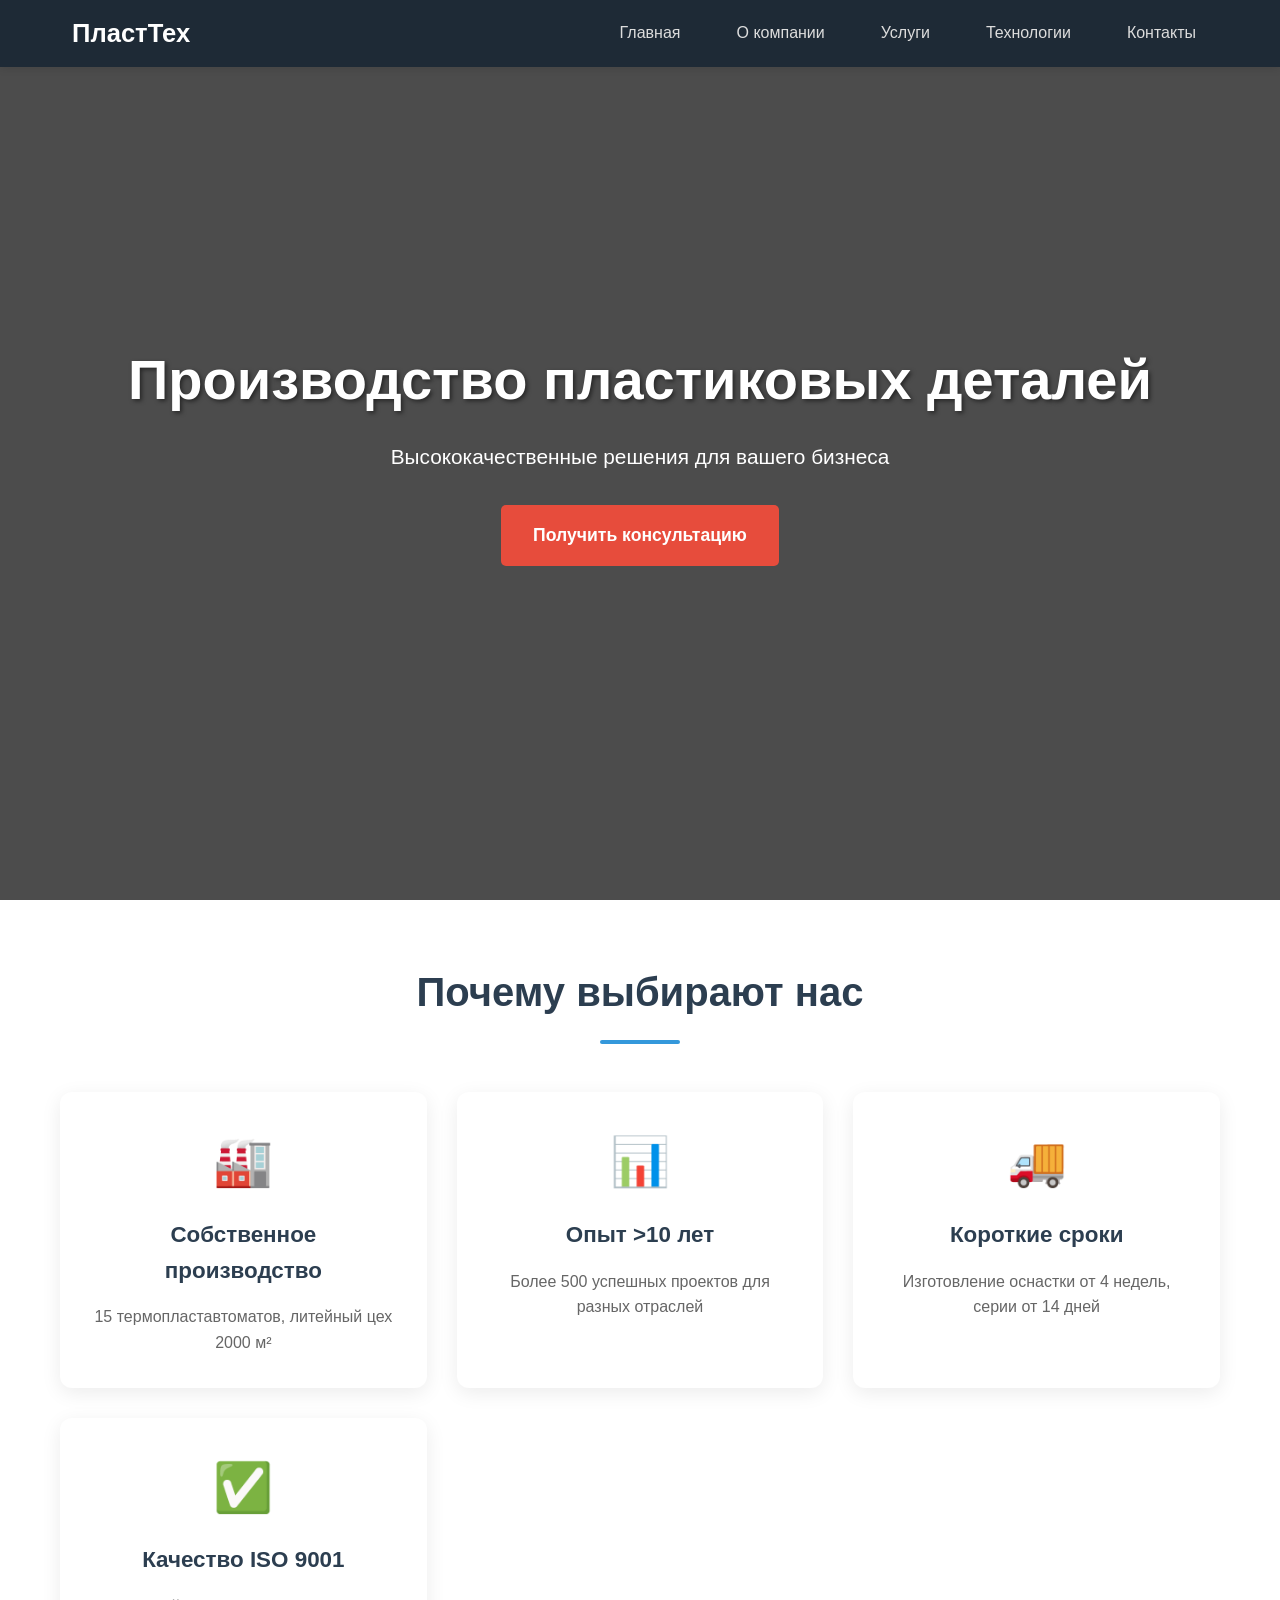
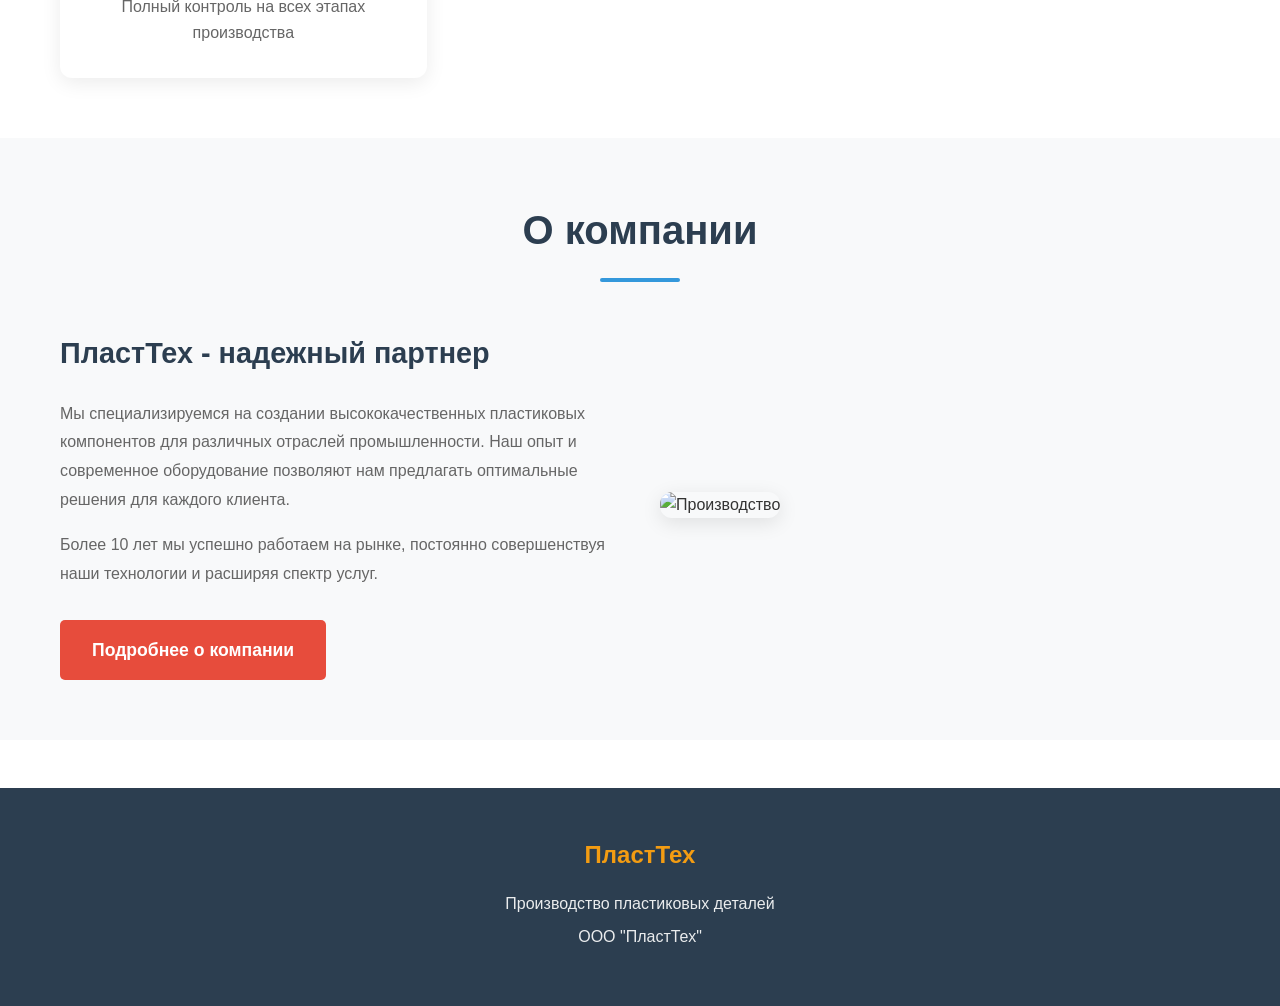
==== index.html @ a6d09069 "Add files via upload" ====
<!DOCTYPE html>
<html lang="ru">
<head>
    <meta charset="UTF-8">
    <meta name="viewport" content="width=device-width, initial-scale=1.0">
    <title>Главная | ПластТех</title>
    <link rel="stylesheet" href="styles.css">
    <link rel="stylesheet" href="https://cdnjs.cloudflare.com/ajax/libs/font-awesome/6.0.0-beta3/css/all.min.css">
    <style>
        .hero {
            background: linear-gradient(rgba(0,0,0,0.7), rgba(0,0,0,0.7)), 
                        url('https://architizer-prod.imgix.net/mediadata/projects/112010/b3bba9c4.jpg');
            background-size: cover;
            background-position: center;
            background-attachment: fixed; 
            height: 100vh;
            display: flex;
            align-items: center;
            justify-content: center;
            text-align: center;
            color: white;
            padding: 0 2rem;
        }
        .hero-content h1 {
            font-size: 3.5rem;
            margin-bottom: 1rem;
            text-shadow: 2px 2px 4px rgba(0,0,0,0.5);
        }
        .hero-content p {
            font-size: 1.3rem;
            margin-bottom: 2rem;
        }
        .section {
            padding: 60px 0;
            max-width: 1200px;
            margin: 0 auto;
        }
        .section-title {
            text-align: center;
            font-size: 2.5rem;
            margin-bottom: 3rem;
            color: #2c3e50;
        }
        .section-title::after {
            content: '';
            display: block;
            width: 80px;
            height: 4px;
            background: #3498db;
            margin: 1rem auto;
            border-radius: 2px;
        }
        .features-grid {
            display: grid;
            grid-template-columns: repeat(auto-fit, minmax(280px, 1fr));
            gap: 30px;
            padding: 0 20px;
        }
        .feature-card {
            background: white;
            border-radius: 12px;
            padding: 2rem;
            text-align: center;
            box-shadow: 0 5px 20px rgba(0,0,0,0.08);
            transition: all 0.3s ease;
        }
        .feature-card:hover {
            transform: translateY(-5px);
            box-shadow: 0 15px 35px rgba(0,0,0,0.1);
        }
        .feature-icon {
            font-size: 3rem;
            margin-bottom: 1rem;
        }
        .feature-card h3 {
            font-size: 1.4rem;
            margin-bottom: 1rem;
            color: #2c3e50;
        }
        .feature-card p {
            color: #666;
            line-height: 1.6;
        }
        .about-preview {
            display: grid;
            grid-template-columns: 1fr 1fr;
            gap: 40px;
            align-items: center;
            padding: 0 20px;
        }
        .about-preview img {
            width: 100%;
            border-radius: 12px;
            box-shadow: 0 5px 20px rgba(0,0,0,0.1);
        }
        .about-preview h3 {
            font-size: 1.8rem;
            margin-bottom: 1.5rem;
            color: #2c3e50;
        }
        .about-preview p {
            color: #666;
            line-height: 1.8;
            margin-bottom: 1rem;
        }
        .bg-light {
            background: #f8f9fa;
        }
        @media (max-width: 768px) {
            .about-preview { grid-template-columns: 1fr; }
            .hero-content h1 { font-size: 2.5rem; }
        }
    </style>
</head>
<body>
    <header>
        <nav class="nav-container">
            <div class="logo">ПластТех</div>
            <button class="mobile-menu-btn">☰</button>
            <ul class="nav-menu">
                <li><a href="index.html">Главная</a></li>
                <li><a href="about.html">О компании</a></li>
                <li><a href="services.html">Услуги</a></li>
                <li><a href="technologies.html">Технологии</a></li>
                <li><a href="contact.html">Контакты</a></li>
            </ul>
        </nav>
    </header>

    <div class="mobile-menu">
        <button class="mobile-menu-close">✕</button>
        <div class="mobile-logo">ПластТех</div>
        <ul>
            <li><a href="index.html">Главная</a></li>
            <li><a href="about.html">О компании</a></li>
            <li><a href="services.html">Услуги</a></li>
            <li><a href="technologies.html">Технологии</a></li>
            <li><a href="contact.html">Контакты</a></li>
        </ul>
    </div>

    <section class="hero">
        <div class="hero-content">
            <h1>Производство пластиковых деталей</h1>
            <p>Высококачественные решения для вашего бизнеса</p>
            <a href="contact.html" class="cta-button">Получить консультацию</a>
        </div>
    </section>

    <section class="section">
        <h2 class="section-title">Почему выбирают нас</h2>
        <div class="features-grid">
            <div class="feature-card">
                <div class="feature-icon">🏭</div>
                <h3>Собственное производство</h3>
                <p>15 термопластавтоматов, литейный цех 2000 м²</p>
            </div>
            <div class="feature-card">
                <div class="feature-icon">📊</div>
                <h3>Опыт >10 лет</h3>
                <p>Более 500 успешных проектов для разных отраслей</p>
            </div>
            <div class="feature-card">
                <div class="feature-icon">🚚</div>
                <h3>Короткие сроки</h3>
                <p>Изготовление оснастки от 4 недель, серии от 14 дней</p>
            </div>
            <div class="feature-card">
                <div class="feature-icon">✅</div>
                <h3>Качество ISO 9001</h3>
                <p>Полный контроль на всех этапах производства</p>
            </div>
        </div>
    </section>

    <section class="bg-light">
        <div class="section">
            <h2 class="section-title">О компании</h2>
            <div class="about-preview">
                <div>
                    <h3>ПластТех - надежный партнер</h3>
                    <p>Мы специализируемся на создании высококачественных пластиковых компонентов для различных отраслей промышленности. Наш опыт и современное оборудование позволяют нам предлагать оптимальные решения для каждого клиента.</p>
                    <p>Более 10 лет мы успешно работаем на рынке, постоянно совершенствуя наши технологии и расширяя спектр услуг.</p>
                    <a href="about.html" class="cta-button" style="margin-top: 1rem; display: inline-block;">Подробнее о компании</a>
                </div>
                <div>
                    <img src="https://static.tildacdn.com/tild6332-3939-4565-b330-383139363438/wtryskarki_wanaty.jpg" alt="Производство">
                </div>
            </div>
        </div>
    </section>

    <footer>
        <div class="footer-content">
            <h3>ПластТех</h3>
            <p>Производство пластиковых деталей</p>
            <p>ООО "ПластТех"</p>
        </div>
    </footer>

    <script src="script.js"></script>
</body>
</html>
---- styles.css ----
* {
    margin: 0;
    padding: 0;
    box-sizing: border-box;
}

body {
    font-family: 'Arial', sans-serif;
    line-height: 1.6;
    color: #333;
    padding-top: 75px;
}

header {
    background: #1e2a36;
    color: white;
    padding: 0.8rem 0;
    position: fixed;
    width: 100%;
    top: 0;
    z-index: 1000;
    box-shadow: 0 2px 8px rgba(0,0,0,0.1);
}

.nav-container {
    max-width: 1200px;
    margin: 0 auto;
    display: flex;
    justify-content: space-between;
    align-items: center;
    padding: 0 2rem;
}

.logo {
    font-size: 1.6rem;
    font-weight: bold;
    color: white;
    cursor: pointer;
    transition: opacity 0.2s;
}
.logo:hover {
    opacity: 0.85;
}

.nav-menu {
    display: flex;
    list-style: none;
    gap: 2rem;
}
.nav-menu a {
    color: #ddd;
    text-decoration: none;
    font-weight: 500;
    padding: 8px 12px;
    transition: color 0.2s ease, border-bottom 0.2s ease;
    border-bottom: 2px solid transparent;
}
.nav-menu a:hover {
    color: #ffaa33;
    border-bottom-color: #ffaa33;
}

.cta-button {
    display: inline-block;
    background: #e74c3c;
    color: white;
    padding: 1rem 2rem;
    text-decoration: none;
    border-radius: 5px;
    font-size: 1.1rem;
    transition: all 0.3s ease;
    border: none;
    cursor: pointer;
    font-weight: 600;
}
.cta-button:hover {
    background: #c0392b;
    transform: translateY(-2px);
    box-shadow: 0 5px 15px rgba(0,0,0,0.2);
}

.section-title {
    text-align: center;
    font-size: 2.5rem;
    margin-bottom: 3rem;
    color: #2c3e50;
    position: relative;
}
.section-title::after {
    content: '';
    display: block;
    width: 80px;
    height: 4px;
    background: #3498db;
    margin: 1rem auto;
    border-radius: 2px;
}

footer {
    background: #2c3e50;
    color: white;
    text-align: center;
    padding: 3rem 2rem;
    margin-top: 3rem;
}
.footer-content h3 {
    margin-bottom: 1rem;
    font-size: 1.5rem;
    color: #f39c12;
}
.footer-content p {
    margin-bottom: 0.5rem;
    opacity: 0.9;
}

.mobile-menu-btn {
    display: none;
    background: none;
    border: none;
    color: white;
    font-size: 1.5rem;
    cursor: pointer;
}
.mobile-menu {
    display: none;
    position: fixed;
    top: 0;
    right: 0;
    width: 280px;
    height: 100vh;
    background: #1e2a36;
    z-index: 1000;
    padding: 80px 30px 30px;
    transform: translateX(100%);
    transition: transform 0.4s cubic-bezier(0.4, 0, 0.2, 1);
}
.mobile-menu.active {
    transform: translateX(0);
    display: block;
}
.mobile-menu-close {
    position: absolute;
    top: 20px;
    right: 20px;
    background: none;
    border: none;
    color: white;
    font-size: 2rem;
    cursor: pointer;
}
.mobile-logo {
    cursor: pointer;
    color: white;
    font-size: 1.8rem;
    font-weight: bold;
    margin-bottom: 30px;
    text-align: center;
    background: rgba(255,255,255,0.1);
    padding: 10px;
    border-radius: 5px;
}
.mobile-menu ul {
    list-style: none;
}
.mobile-menu li {
    margin: 15px 0;
}
.mobile-menu a {
    color: white;
    text-decoration: none;
    font-size: 1.2rem;
    display: block;
    padding: 10px;
    border-radius: 5px;
}
.mobile-menu a:hover {
    color: #f39c12;
    background: rgba(255,255,255,0.1);
}

@media (max-width: 768px) {
    .nav-menu {
        display: none;
    }
    .mobile-menu-btn {
        display: block;
    }
    body {
        padding-top: 65px;
    }
}

.hero, .page-hero, .services-hero, .tech-hero, .contact-hero {
    margin-top: -75px;
    padding-top: calc(100px + 75px);
}

.contact-hero {
    background: linear-gradient(rgba(0,0,0,0.7), rgba(0,0,0,0.7)), 
                url('https://static.vecteezy.com/system/resources/previews/039/350/257/non_2x/panoramic-industrial-silhouette-oil-industry-factory-buildings-refinery-complex-with-pipes-and-tanks-landscape-background-illustration-vector.jpg');
    background-size: cover;
    background-position: center;
    padding: 100px 0;
    text-align: center;
    color: white;
}
.contact-hero h1 {
    font-size: 3rem;
    margin-bottom: 1rem;
}
.contact-hero p {
    font-size: 1.2rem;
    opacity: 0.9;
}
.contact-section {
    padding: 60px 20px;
    background: #f8f9fa;
}
.contacts-container {
    max-width: 1200px;
    margin: 0 auto;
    display: grid;
    grid-template-columns: 1fr 1fr;
    gap: 40px;
}
.contact-form-card, .contact-info-card {
    background: white;
    border-radius: 12px;
    padding: 2rem;
    box-shadow: 0 5px 20px rgba(0,0,0,0.08);
}
.form-group {
    margin-bottom: 1.5rem;
}
.form-group label {
    display: block;
    margin-bottom: 0.5rem;
    font-weight: bold;
    color: #2c3e50;
}
.form-group input, .form-group textarea {
    width: 100%;
    padding: 0.8rem 1rem;
    border: 1px solid #ddd;
    border-radius: 6px;
    font-size: 1rem;
    transition: all 0.3s ease;
}
.form-group input:focus, .form-group textarea:focus {
    outline: none;
    border-color: #3498db;
    box-shadow: 0 0 0 3px rgba(52,152,219,0.1);
}
.form-group input.error, .form-group textarea.error {
    border-color: #e74c3c;
    background-color: #fff5f5;
}
.form-group textarea {
    height: 120px;
    resize: vertical;
}
.submit-btn {
    background: #e74c3c;
    color: white;
    padding: 12px 30px;
    border: none;
    border-radius: 6px;
    font-size: 1rem;
    font-weight: 600;
    cursor: pointer;
    transition: all 0.3s ease;
    width: 100%;
}
.submit-btn:hover {
    background: #c0392b;
    transform: translateY(-2px);
}
.contact-info-card h3 {
    font-size: 1.5rem;
    margin-bottom: 1.5rem;
    color: #2c3e50;
}
.contact-detail {
    display: flex;
    align-items: center;
    gap: 15px;
    margin-bottom: 1.5rem;
    padding-bottom: 1rem;
    border-bottom: 1px solid #eee;
}
.contact-detail i {
    width: 40px;
    height: 40px;
    background: linear-gradient(135deg, #3498db, #2c3e50);
    color: white;
    border-radius: 50%;
    display: flex;
    align-items: center;
    justify-content: center;
    font-size: 1.2rem;
}
.contact-detail div strong {
    display: block;
    color: #2c3e50;
    margin-bottom: 0.25rem;
}
.contact-detail div span {
    color: #666;
}
.map-container {
    margin-top: 2rem;
    border-radius: 12px;
    overflow: hidden;
    height: 250px;
}
.map-container iframe {
    width: 100%;
    height: 100%;
    border: none;
}
::placeholder {
    color: #999;
    font-style: italic;
    font-size: 14px;
}
.form-agreement {
    margin-top: 20px;
    text-align: center;
}
.agreement-text {
    font-size: 12px;
    color: #6c757d;
    line-height: 1.4;
    margin: 0;
}
.agreement-text a {
    color: #3498db;
    text-decoration: none;
}
.agreement-text a:hover {
    text-decoration: underline;
}

/* --- КРАСИВЫЕ СООБЩЕНИЯ ОБ ОШИБКАХ --- */
.form-error {
    background: linear-gradient(135deg, #e74c3c 0%, #c0392b 100%);
    color: white;
    padding: 10px 15px;
    border-radius: 8px;
    font-size: 13px;
    margin-top: 8px;
    display: flex;
    align-items: center;
    gap: 10px;
    box-shadow: 0 2px 8px rgba(231, 76, 60, 0.3);
    animation: fadeInUp 0.3s ease;
    font-weight: 500;
}
.form-error::before {
    content: "⚠️";
    font-size: 16px;
}
@keyframes fadeInUp {
    from {
        opacity: 0;
        transform: translateY(5px);
    }
    to {
        opacity: 1;
        transform: translateY(0);
    }
}

/* --- КРАСИВОЕ УВЕДОМЛЕНИЕ ОБ УСПЕХЕ --- */
.success-message {
    position: fixed;
    top: 80px;
    right: 20px;
    z-index: 9999;
    max-width: 380px;
    width: calc(100% - 40px);
    opacity: 0;
    transform: translateX(120%);
    transition: all 0.4s cubic-bezier(0.4, 0, 0.2, 1);
}
.success-message.show {
    opacity: 1;
    transform: translateX(0);
}
.success-content {
    background: linear-gradient(135deg, #27ae60 0%, #2ecc71 100%);
    color: white;
    padding: 16px 20px;
    border-radius: 16px;
    box-shadow: 0 15px 30px rgba(0, 0, 0, 0.2);
    display: flex;
    align-items: center;
    gap: 15px;
    font-weight: 500;
    backdrop-filter: blur(4px);
    border: 1px solid rgba(255,255,255,0.2);
}
.success-content i {
    font-size: 28px;
    filter: drop-shadow(0 2px 2px rgba(0,0,0,0.1));
}
.success-content span {
    flex: 1;
    font-size: 14px;
    line-height: 1.4;
}
.success-close {
    background: rgba(255,255,255,0.2);
    border: none;
    color: white;
    font-size: 18px;
    cursor: pointer;
    width: 28px;
    height: 28px;
    border-radius: 50%;
    display: flex;
    align-items: center;
    justify-content: center;
    transition: all 0.2s;
}
.success-close:hover {
    background: rgba(255,255,255,0.4);
    transform: scale(1.05);
}

/* Cookie плашка */
.cookie-consent {
    position: fixed;
    left: 20px;
    bottom: 20px;
    background: rgba(30, 42, 54, 0.95);
    backdrop-filter: blur(8px);
    color: #fff;
    display: flex;
    align-items: center;
    gap: 16px;
    padding: 12px 20px;
    border-radius: 12px;
    font-size: 14px;
    z-index: 1100;
    box-shadow: 0 4px 12px rgba(0, 0, 0, 0.15);
    max-width: 360px;
    width: auto;
    transform: translateX(-120%);
    transition: transform 0.4s ease;
}
.cookie-consent.show {
    transform: translateX(0);
}
.cookie-consent p {
    margin: 0;
    line-height: 1.4;
    flex: 1;
}
.cookie-consent .cookie-btn {
    background: #e74c3c;
    color: white;
    border: none;
    padding: 6px 18px;
    border-radius: 6px;
    cursor: pointer;
    font-weight: 500;
    font-size: 13px;
    transition: background 0.2s ease;
    white-space: nowrap;
    flex-shrink: 0;
}
.cookie-consent .cookie-btn:hover {
    background: #c0392b;
}

@media (max-width: 600px) {
    .cookie-consent {
        left: 16px;
        right: 16px;
        bottom: 16px;
        max-width: none;
        flex-wrap: wrap;
        justify-content: center;
        text-align: center;
        gap: 12px;
        padding: 12px 16px;
    }
    .cookie-consent .cookie-btn {
        width: 100%;
    }
    .success-message {
        top: auto;
        bottom: 20px;
        right: 20px;
        left: 20px;
        max-width: none;
    }
    .contact-hero h1 {
        font-size: 2.2rem;
    }
    .contacts-container {
        grid-template-columns: 1fr;
    }
}
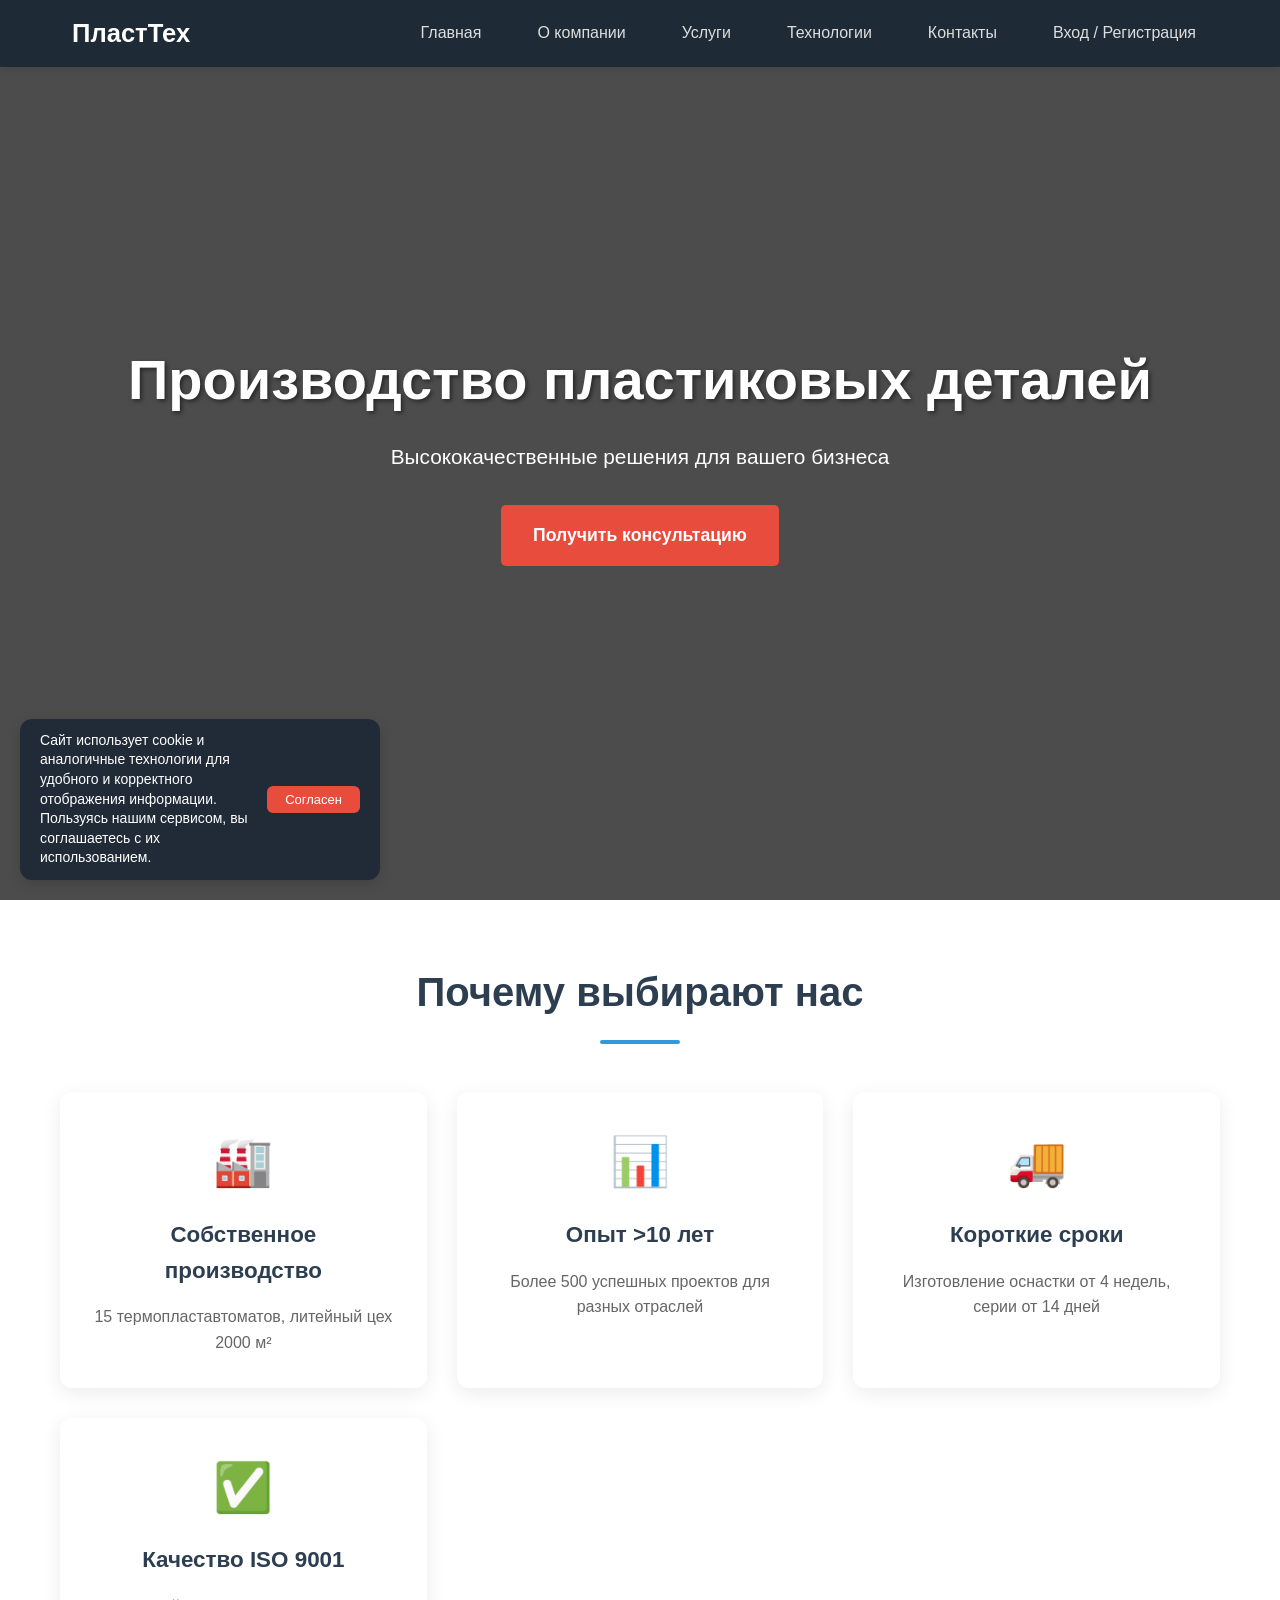
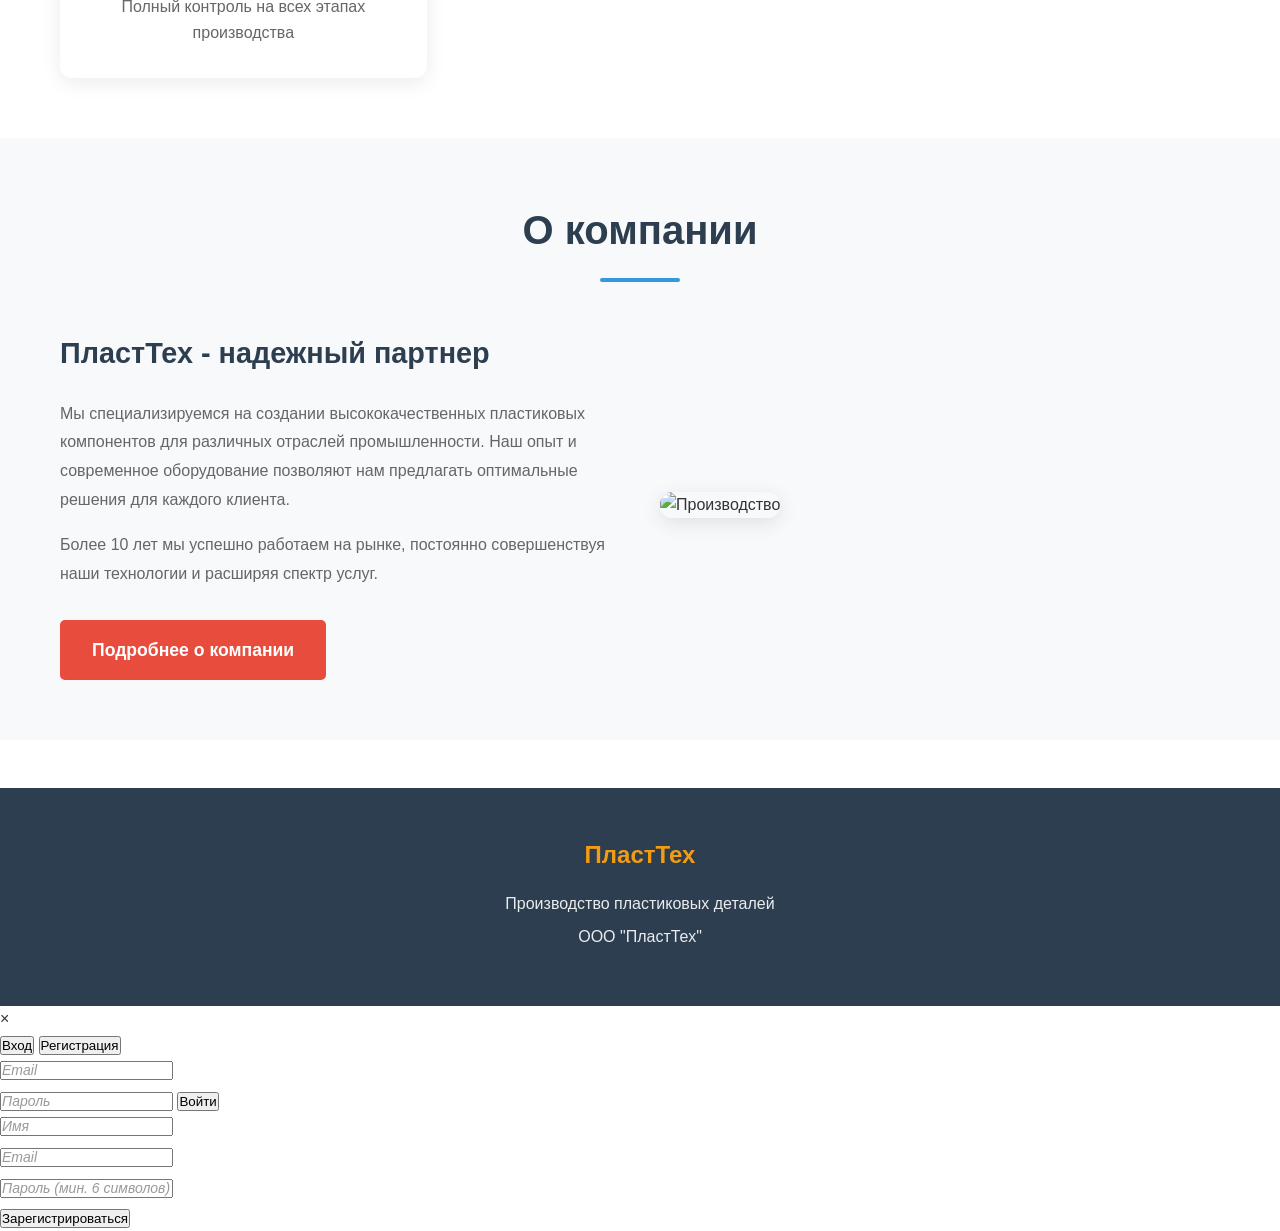
==== commit 07db7a95: "Update index.html" ====
--- a/index.html
+++ b/index.html
@@ -123,6 +123,7 @@
                 <li><a href="services.html">Услуги</a></li>
                 <li><a href="technologies.html">Технологии</a></li>
                 <li><a href="contact.html">Контакты</a></li>
+                <li><a href="#" id="authBtn">Вход / Регистрация</a></li>
             </ul>
         </nav>
     </header>
@@ -136,6 +137,7 @@
             <li><a href="services.html">Услуги</a></li>
             <li><a href="technologies.html">Технологии</a></li>
             <li><a href="contact.html">Контакты</a></li>
+            <li><a href="#" id="mobileAuthBtn">Вход / Регистрация</a></li>
         </ul>
     </div>
 
@@ -198,6 +200,228 @@
         </div>
     </footer>
 
+    <!-- Firebase SDK -->
+    <!-- Модальное окно и Firebase -->
+<div id="authModal" class="modal">
+    <div class="modal-content">
+      <span class="modal-close" onclick="closeAuthModal()">&times;</span>
+      <div class="auth-tabs">
+        <button class="auth-tab active" data-tab="login">Вход</button>
+        <button class="auth-tab" data-tab="register">Регистрация</button>
+      </div>
+      <div id="loginForm" class="auth-form active">
+        <input type="email" id="loginEmail" placeholder="Email" autocomplete="email">
+        <div id="loginEmailHint" class="field-hint"></div>
+        <input type="password" id="loginPassword" placeholder="Пароль">
+        <button id="loginBtn">Войти</button>
+        <div id="loginError" class="auth-error"></div>
+      </div>
+      <div id="registerForm" class="auth-form">
+        <input type="text" id="regName" placeholder="Имя">
+        <div id="regNameHint" class="field-hint"></div>
+        
+        <input type="email" id="regEmail" placeholder="Email" autocomplete="email">
+        <div id="regEmailHint" class="field-hint"></div>
+        
+        <input type="password" id="regPassword" placeholder="Пароль (мин. 6 символов)">
+        <div id="regPasswordHint" class="field-hint"></div>
+        
+        <button id="registerBtn">Зарегистрироваться</button>
+        <div id="regError" class="auth-error"></div>
+    </div>
+  
+    <script type="module">
+        import { initializeApp } from "https://www.gstatic.com/firebasejs/10.8.0/firebase-app.js";
+        import { getAuth, onAuthStateChanged, signInWithEmailAndPassword, createUserWithEmailAndPassword } from "https://www.gstatic.com/firebasejs/10.8.0/firebase-auth.js";
+        import { getFirestore, collection, addDoc } from "https://www.gstatic.com/firebasejs/10.8.0/firebase-firestore.js";
+      
+        const firebaseConfig = {
+          apiKey: "AIzaSyDNyKo-H1NgYPAX4jUW2ilYjz3uyVUfc70",
+          authDomain: "plastteh-6a4ef.firebaseapp.com",
+          projectId: "plastteh-6a4ef",
+          storageBucket: "plastteh-6a4ef.firebasestorage.app",
+          messagingSenderId: "570756413354",
+          appId: "1:570756413354:web:0766ed1aab836799d79dd3",
+          measurementId: "G-RVV8969W8D"
+        };
+      
+        const app = initializeApp(firebaseConfig);
+        const auth = getAuth(app);
+        const db = getFirestore(app);
+        window.auth = auth;
+        window.db = db;
+      
+        // Вспомогательные функции проверки
+        const isValidEmailSimple = (email) => /^[^\s@]+@[^\s@]+\.[^\s@]+$/.test(email);
+        const isValidName = (name) => name.trim().length >= 2;
+        const isValidPassword = (pwd) => pwd.length >= 6;
+      
+        // Функция показа подсказки
+        const showHint = (input, hintId, isValid, validMessage = "✓", invalidMessage) => {
+          const hintEl = document.getElementById(hintId);
+          if (!hintEl) return;
+          const val = input.value.trim();
+          if (val === "") {
+            hintEl.textContent = "";
+            return;
+          }
+          if (isValid) {
+            hintEl.textContent = validMessage;
+            hintEl.style.color = "#27ae60";
+          } else {
+            hintEl.textContent = invalidMessage;
+            hintEl.style.color = "#e74c3c";
+          }
+        };
+      
+        // Ждём загрузки DOM
+        document.addEventListener('DOMContentLoaded', () => {
+          // Функции открытия/закрытия модального окна
+          window.openAuthModal = () => {
+            const modal = document.getElementById('authModal');
+            if (modal) modal.classList.add('active');
+          };
+          window.closeAuthModal = () => {
+            const modal = document.getElementById('authModal');
+            if (modal) modal.classList.remove('active');
+          };
+      
+          // Кнопки входа в меню
+          const authBtn = document.getElementById('authBtn');
+          const mobileAuthBtn = document.getElementById('mobileAuthBtn');
+          if (authBtn) authBtn.onclick = (e) => { e.preventDefault(); window.openAuthModal(); };
+          if (mobileAuthBtn) mobileAuthBtn.onclick = (e) => { e.preventDefault(); window.openAuthModal(); };
+      
+          // Переключение вкладок
+          const modal = document.getElementById('authModal');
+          if (modal) {
+            const tabs = modal.querySelectorAll('.auth-tab');
+            tabs.forEach(tab => {
+              tab.addEventListener('click', () => {
+                tabs.forEach(t => t.classList.remove('active'));
+                tab.classList.add('active');
+                const isLogin = tab.dataset.tab === 'login';
+                document.getElementById('loginForm').classList.toggle('active', isLogin);
+                document.getElementById('registerForm').classList.toggle('active', !isLogin);
+              });
+            });
+          }
+      
+          // === ПОДСКАЗКИ ДЛЯ ФОРМЫ РЕГИСТРАЦИИ ===
+          const regName = document.getElementById('regName');
+          const regEmail = document.getElementById('regEmail');
+          const regPassword = document.getElementById('regPassword');
+      
+          if (regName) {
+            regName.addEventListener('input', () => {
+              const isValid = isValidName(regName.value);
+              showHint(regName, 'regNameHint', isValid, "✓", "Минимум 2 символа");
+            });
+          }
+      
+          if (regEmail) {
+            regEmail.addEventListener('input', () => {
+              const isValid = isValidEmailSimple(regEmail.value);
+              showHint(regEmail, 'regEmailHint', isValid, "✓", "Пример: name@domain.ru");
+            });
+          }
+      
+          if (regPassword) {
+            regPassword.addEventListener('input', () => {
+              const isValid = isValidPassword(regPassword.value);
+              showHint(regPassword, 'regPasswordHint', isValid, "✓", "Минимум 6 символов");
+            });
+          }
+      
+          // === ПОДСКАЗКИ ДЛЯ ФОРМЫ ВХОДА ===
+          const loginEmail = document.getElementById('loginEmail');
+          const loginPassword = document.getElementById('loginPassword');
+      
+          if (loginEmail) {
+            loginEmail.addEventListener('input', () => {
+              const isValid = isValidEmailSimple(loginEmail.value);
+              showHint(loginEmail, 'loginEmailHint', isValid, "✓", "Пример: name@domain.ru");
+            });
+          }
+      
+          // === ЛОГИН ===
+          const loginBtn = document.getElementById('loginBtn');
+          if (loginBtn) {
+            loginBtn.addEventListener('click', async () => {
+              const email = document.getElementById('loginEmail').value.trim();
+              const pwd = document.getElementById('loginPassword').value;
+              const errorDiv = document.getElementById('loginError');
+              if (!isValidEmailSimple(email)) {
+                errorDiv.innerText = 'Введите корректный email (например, name@domain.ru)';
+                return;
+              }
+              try {
+                await signInWithEmailAndPassword(auth, email, pwd);
+                window.closeAuthModal();
+                window.location.reload();
+              } catch (err) {
+                errorDiv.innerText = err.message;
+              }
+            });
+          }
+      
+          // === РЕГИСТРАЦИЯ ===
+          const registerBtn = document.getElementById('registerBtn');
+          if (registerBtn) {
+            registerBtn.addEventListener('click', async () => {
+              const name = document.getElementById('regName').value.trim();
+              const email = document.getElementById('regEmail').value.trim();
+              const pwd = document.getElementById('regPassword').value;
+              const errorDiv = document.getElementById('regError');
+              
+              if (!isValidName(name)) {
+                errorDiv.innerText = 'Имя должно содержать минимум 2 символа';
+                return;
+              }
+              if (!isValidEmailSimple(email)) {
+                errorDiv.innerText = 'Введите корректный email (например, name@domain.ru)';
+                return;
+              }
+              if (!isValidPassword(pwd)) {
+                errorDiv.innerText = 'Пароль не менее 6 символов';
+                return;
+              }
+              try {
+                const userCred = await createUserWithEmailAndPassword(auth, email, pwd);
+                await addDoc(collection(db, 'users'), { uid: userCred.user.uid, name, email });
+                window.closeAuthModal();
+                window.location.reload();
+              } catch (err) {
+                errorDiv.innerText = err.message;
+              }
+            });
+          }
+        });
+      
+        // Обновление кнопки в меню
+        onAuthStateChanged(auth, (user) => {
+          const authBtn = document.getElementById('authBtn');
+          const mobileAuthBtn = document.getElementById('mobileAuthBtn');
+          if (user) {
+            const text = 'Личный кабинет';
+            if (authBtn) { authBtn.textContent = text; authBtn.onclick = (e) => { e.preventDefault(); window.location.href = 'profile.html'; }; }
+            if (mobileAuthBtn) { mobileAuthBtn.textContent = text; mobileAuthBtn.onclick = (e) => { e.preventDefault(); window.location.href = 'profile.html'; }; }
+          } else {
+            const text = 'Вход / Регистрация';
+            if (authBtn) { authBtn.textContent = text; authBtn.onclick = (e) => { e.preventDefault(); window.openAuthModal?.(); }; }
+            if (mobileAuthBtn) { mobileAuthBtn.textContent = text; mobileAuthBtn.onclick = (e) => { e.preventDefault(); window.openAuthModal?.(); }; }
+          }
+        });
+      </script>
+      <style>
+        .field-hint {
+          font-size: 12px;
+          margin-top: -5px;
+          margin-bottom: 10px;
+          padding-left: 5px;
+          transition: all 0.2s;
+        }
+      </style>
     <script src="script.js"></script>
 </body>
-</html>+</html>
